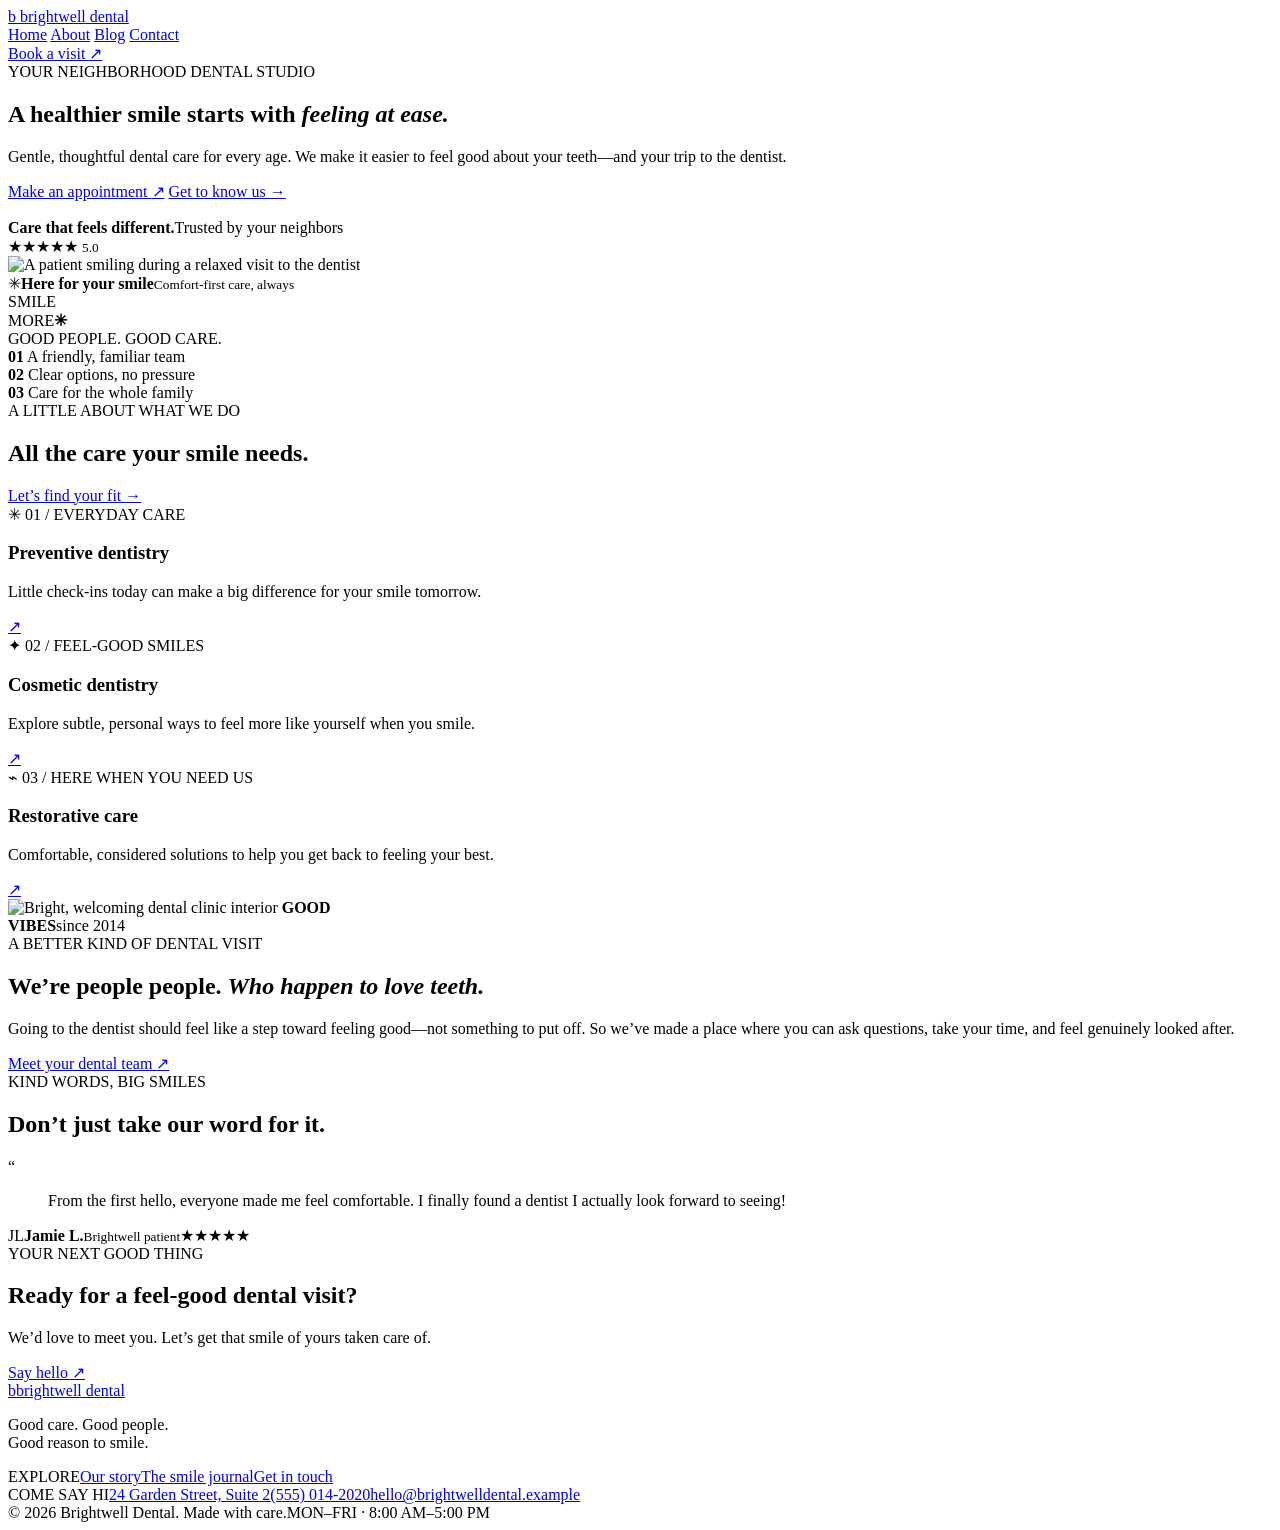
==== index.html @ e9d2e07d "Add files via upload DentalClinic website 1st commit" ====
<!DOCTYPE html>
<html lang="en">
<head>
    <meta charset="UTF-8">
    <meta name="viewport" content="width=device-width, initial-scale=1.0">
    <meta name="description" content="Thoughtful, modern dental care for the whole family at Brightwell Dental. Find your reason to smile.">
    <title>Brightwell Dental | Care that makes you smile</title>
    <link rel="preconnect" href="https://fonts.googleapis.com">
    <link rel="preconnect" href="https://fonts.gstatic.com" crossorigin>
    <link href="https://fonts.googleapis.com/css2?family=DM+Sans:wght@400;500;600;700&family=Manrope:wght@400;500;600;700;800&display=swap" rel="stylesheet">
    <link rel="stylesheet" href="style/clinic.css">
</head>
<body>
    <header class="site-header">
        <div class="container nav-wrap">
            <a class="brand" href="index.html" aria-label="Brightwell Dental home">
                <span class="brand-mark" aria-hidden="true">b</span>
                <span>brightwell<span class="brand-light"> dental</span></span>
            </a>
            <nav class="main-nav" aria-label="Main navigation">
                <a class="active" href="index.html" aria-current="page">Home</a>
                <a href="about.html">About</a>
                <a href="blog.html">Blog</a>
                <a href="contact.html">Contact</a>
            </nav>
            <a class="button button-small nav-cta" href="contact.html">Book a visit <span aria-hidden="true">↗</span></a>
        </div>
    </header>

    <main>
        <section class="hero container">
            <div class="hero-copy">
                <span class="eyebrow"><span class="eyebrow-dot"></span> YOUR NEIGHBORHOOD DENTAL STUDIO</span>
                <h1>A healthier smile starts with <em>feeling at ease.</em></h1>
                <p>Gentle, thoughtful dental care for every age. We make it easier to feel good about your teeth—and your trip to the dentist.</p>
                <div class="hero-actions">
                    <a class="button" href="contact.html">Make an appointment <span aria-hidden="true">↗</span></a>
                    <a class="text-link" href="about.html">Get to know us <span aria-hidden="true">→</span></a>
                </div>
                <div class="hero-proof">
                    <div class="avatar-stack" aria-hidden="true">
                        <img src="https://images.unsplash.com/photo-1534528741775-53994a69daeb?auto=format&amp;fit=crop&amp;w=80&amp;q=80" alt="">
                        <img src="https://images.unsplash.com/photo-1500648767791-00dcc994a43e?auto=format&amp;fit=crop&amp;w=80&amp;q=80" alt="">
                        <img src="https://images.unsplash.com/photo-1531123897727-8f129e1688ce?auto=format&amp;fit=crop&amp;w=80&amp;q=80" alt="">
                    </div>
                    <div><strong>Care that feels different.</strong><span>Trusted by your neighbors</span></div>
                    <span class="rating" aria-label="Rated five out of five stars">★★★★★ <small>5.0</small></span>
                </div>
            </div>
            <div class="hero-visual">
                <img class="hero-image" src="https://images.unsplash.com/photo-1606811971618-4486d14f3f99?auto=format&amp;fit=crop&amp;w=1100&amp;q=85" alt="A patient smiling during a relaxed visit to the dentist">
                <div class="image-label"><span class="label-icon" aria-hidden="true">✳</span><span><strong>Here for your smile</strong><small>Comfort-first care, always</small></span></div>
                <div class="hero-stamp" aria-hidden="true"><span>SMILE<br>MORE</span><b>✳</b></div>
            </div>
        </section>

        <section class="trust-strip">
            <div class="container trust-inner">
                <span>GOOD PEOPLE. GOOD CARE.</span>
                <div><b>01</b> A friendly, familiar team</div>
                <div><b>02</b> Clear options, no pressure</div>
                <div><b>03</b> Care for the whole family</div>
            </div>
        </section>

        <section class="section container">
            <div class="section-heading">
                <div><span class="eyebrow">A LITTLE ABOUT WHAT WE DO</span><h2>All the care your smile needs.</h2></div>
                <a class="text-link" href="contact.html">Let’s find your fit <span aria-hidden="true">→</span></a>
            </div>
            <div class="service-grid">
                <article class="service-card">
                    <span class="service-icon mint" aria-hidden="true">✳</span>
                    <span class="card-number">01 / EVERYDAY CARE</span>
                    <h3>Preventive dentistry</h3>
                    <p>Little check-ins today can make a big difference for your smile tomorrow.</p>
                    <a class="arrow-link" href="contact.html" aria-label="Ask about preventive dentistry">↗</a>
                </article>
                <article class="service-card">
                    <span class="service-icon peach" aria-hidden="true">✦</span>
                    <span class="card-number">02 / FEEL-GOOD SMILES</span>
                    <h3>Cosmetic dentistry</h3>
                    <p>Explore subtle, personal ways to feel more like yourself when you smile.</p>
                    <a class="arrow-link" href="contact.html" aria-label="Ask about cosmetic dentistry">↗</a>
                </article>
                <article class="service-card">
                    <span class="service-icon blue" aria-hidden="true">⌁</span>
                    <span class="card-number">03 / HERE WHEN YOU NEED US</span>
                    <h3>Restorative care</h3>
                    <p>Comfortable, considered solutions to help you get back to feeling your best.</p>
                    <a class="arrow-link" href="contact.html" aria-label="Ask about restorative care">↗</a>
                </article>
            </div>
        </section>

        <section class="home-about">
            <div class="container about-split">
                <div class="about-image-wrap">
                    <img src="https://images.unsplash.com/photo-1629909613654-28e377c37b09?auto=format&amp;fit=crop&amp;w=1000&amp;q=85" alt="Bright, welcoming dental clinic interior">
                    <span class="since-badge"><strong>GOOD<br>VIBES</strong><span>since 2014</span></span>
                </div>
                <div class="about-copy">
                    <span class="eyebrow">A BETTER KIND OF DENTAL VISIT</span>
                    <h2>We’re people people. <em>Who happen to love teeth.</em></h2>
                    <p>Going to the dentist should feel like a step toward feeling good—not something to put off. So we’ve made a place where you can ask questions, take your time, and feel genuinely looked after.</p>
                    <a class="button button-dark" href="about.html">Meet your dental team <span aria-hidden="true">↗</span></a>
                </div>
            </div>
        </section>

        <section class="section container">
            <div class="section-heading">
                <div><span class="eyebrow">KIND WORDS, BIG SMILES</span><h2>Don’t just take our word for it.</h2></div>
            </div>
            <div class="quote-card">
                <span class="quote-mark" aria-hidden="true">“</span>
                <blockquote>From the first hello, everyone made me feel comfortable. I finally found a dentist I actually look forward to seeing!</blockquote>
                <div class="quote-credit"><span class="quote-avatar">JL</span><span><strong>Jamie L.</strong><small>Brightwell patient</small></span><span class="rating">★★★★★</span></div>
            </div>
        </section>

        <section class="bottom-cta">
            <div class="container cta-inner">
                <div><span class="eyebrow">YOUR NEXT GOOD THING</span><h2>Ready for a feel-good dental visit?</h2><p>We’d love to meet you. Let’s get that smile of yours taken care of.</p></div>
                <a class="button button-light" href="contact.html">Say hello <span aria-hidden="true">↗</span></a>
            </div>
        </section>
    </main>

    <footer class="site-footer">
        <div class="container footer-main">
            <div><a class="brand brand-footer" href="index.html"><span class="brand-mark" aria-hidden="true">b</span><span>brightwell<span class="brand-light"> dental</span></span></a><p>Good care. Good people.<br>Good reason to smile.</p></div>
            <div class="footer-links"><span>EXPLORE</span><a href="about.html">Our story</a><a href="blog.html">The smile journal</a><a href="contact.html">Get in touch</a></div>
            <div class="footer-links"><span>COME SAY HI</span><a href="contact.html">24 Garden Street, Suite 2</a><a href="tel:+15550142020">(555) 014-2020</a><a href="mailto:hello@brightwelldental.example">hello@brightwelldental.example</a></div>
        </div>
        <div class="container footer-bottom"><span>© 2026 Brightwell Dental. Made with care.</span><span>MON–FRI · 8:00 AM–5:00 PM</span></div>
    </footer>
</body>
</html>
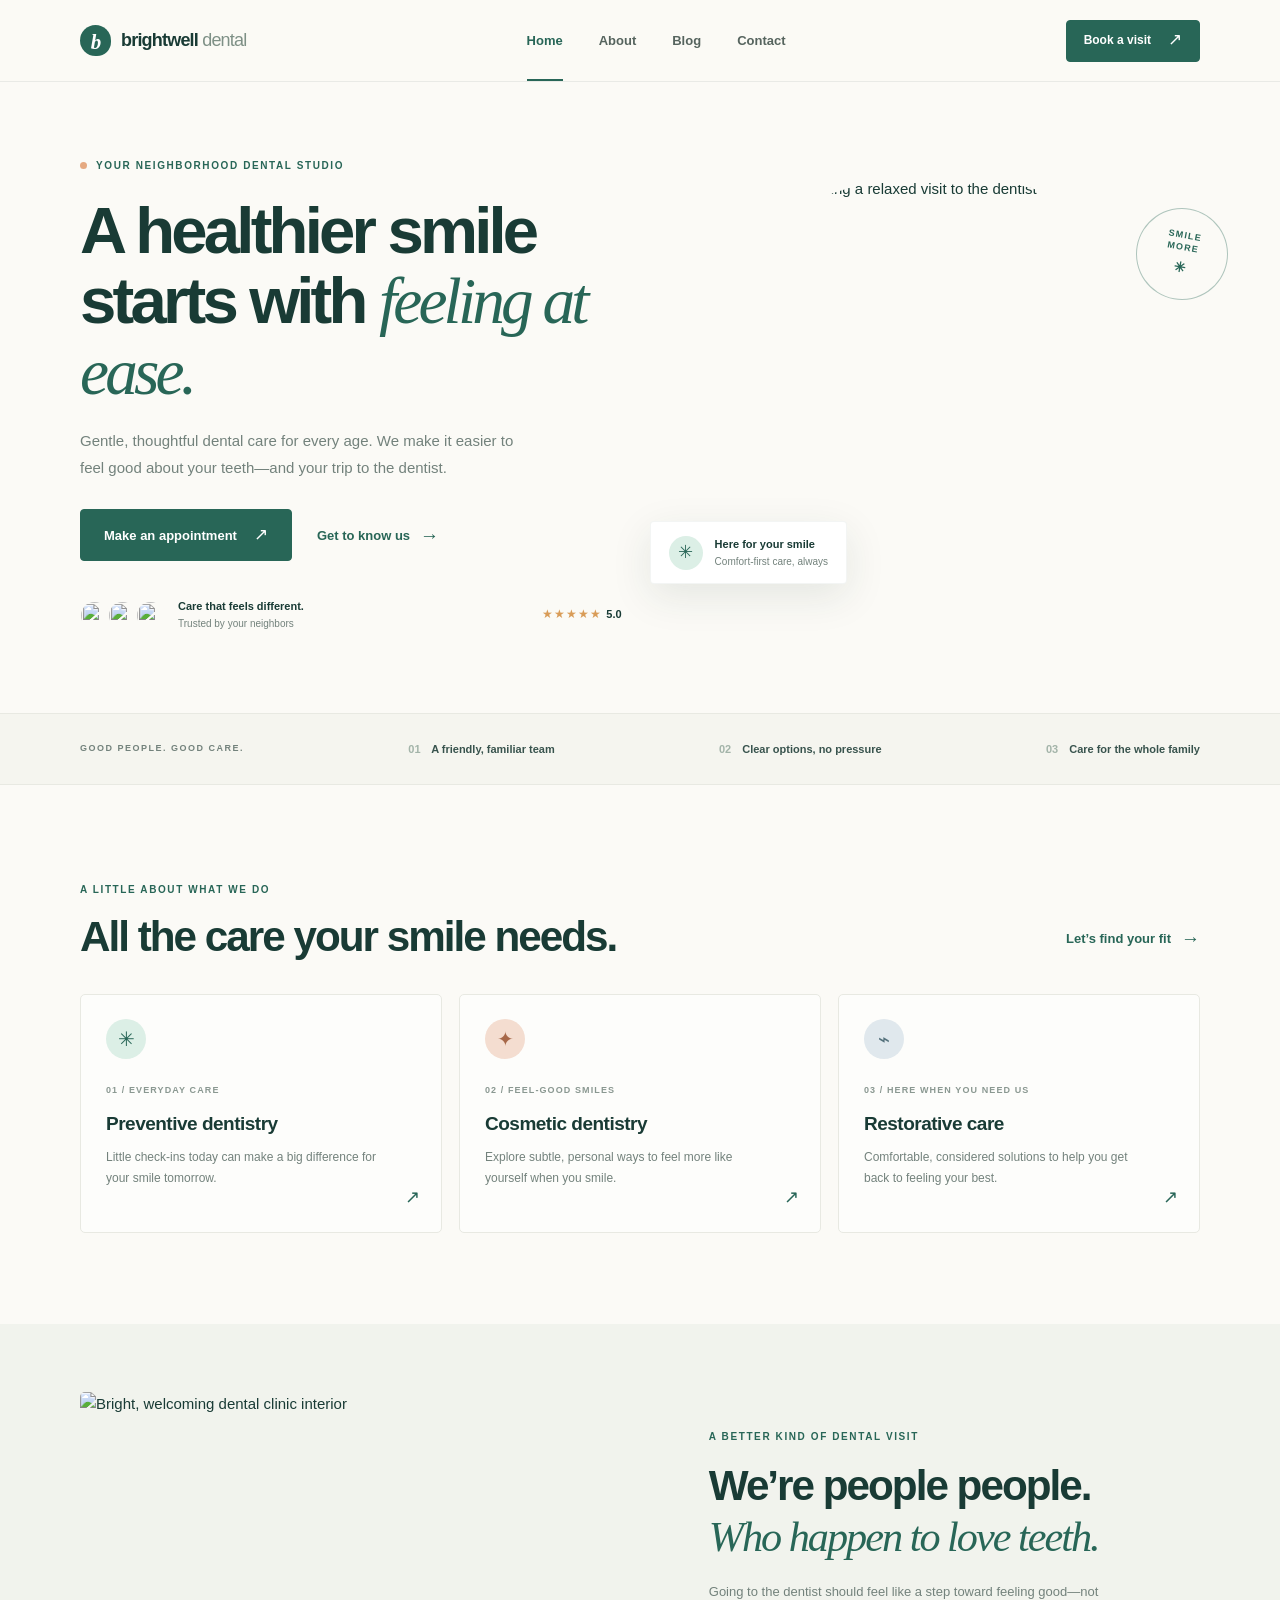
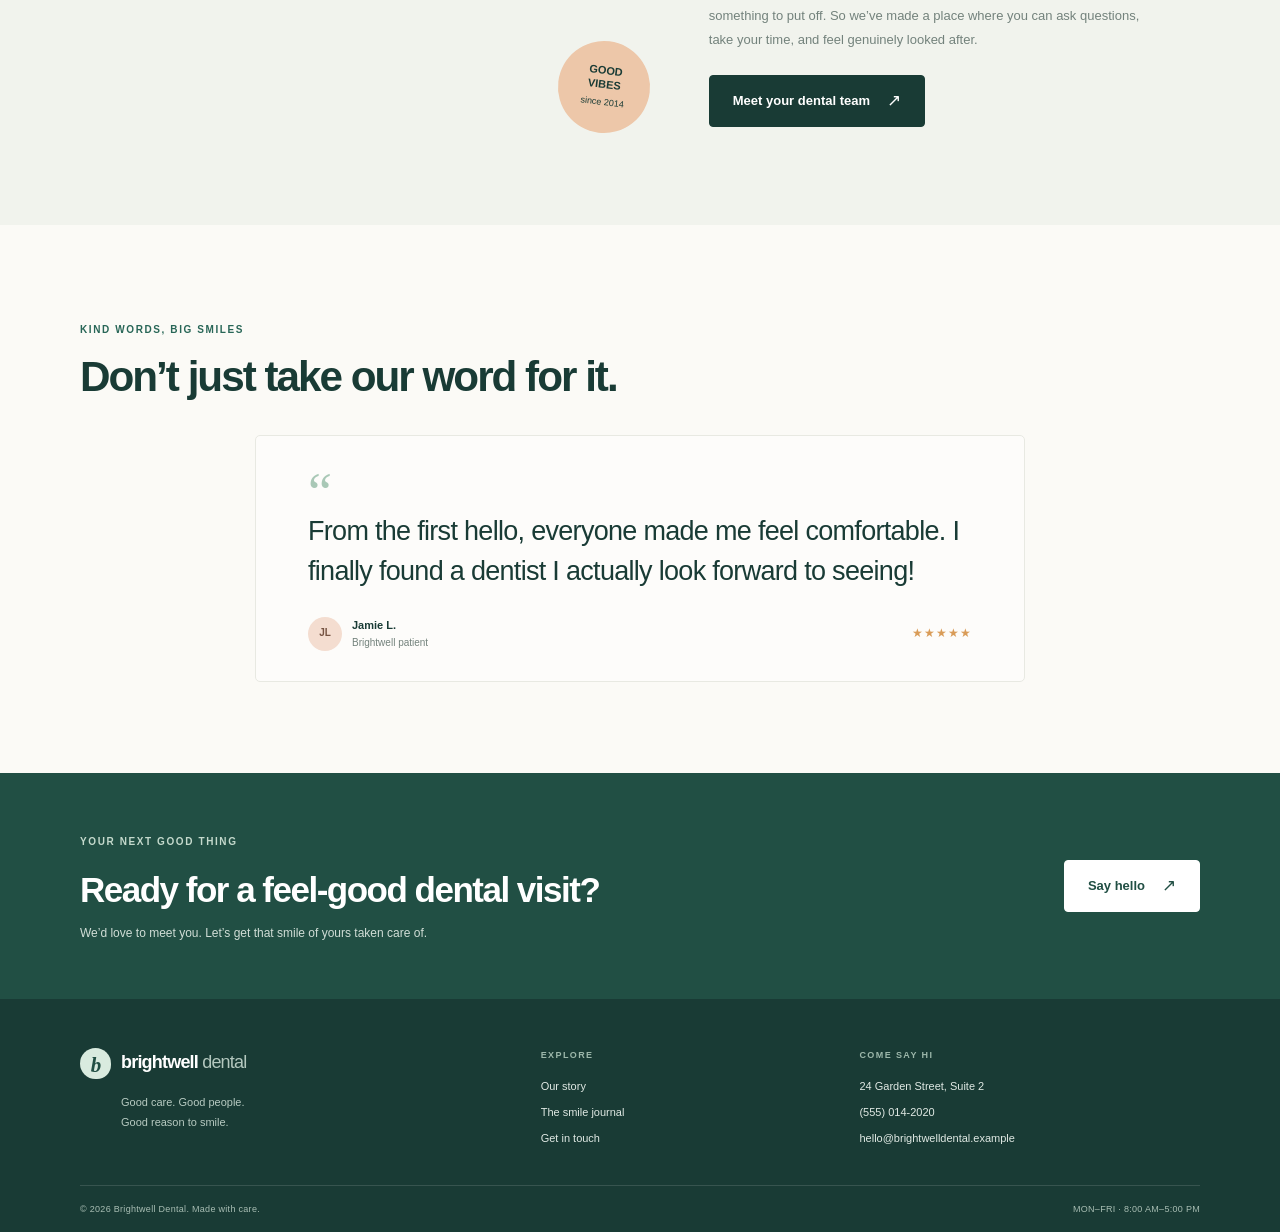
==== commit c4168b1c: "Fix HTML encoding issues in index.html" ====
--- a/index.html
+++ b/index.html
@@ -8,7 +8,7 @@
     <link rel="preconnect" href="https://fonts.googleapis.com">
     <link rel="preconnect" href="https://fonts.gstatic.com" crossorigin>
     <link href="https://fonts.googleapis.com/css2?family=DM+Sans:wght@400;500;600;700&family=Manrope:wght@400;500;600;700;800&display=swap" rel="stylesheet">
-    <link rel="stylesheet" href="style/clinic.css">
+    <link rel="stylesheet" href="clinic.css">
 </head>
 <body>
     <header class="site-header">
--- a/clinic.css
+++ b/clinic.css
@@ -0,0 +1,300 @@
+:root {
+    --ink: #193b35;
+    --ink-soft: #38534d;
+    --muted: #73827c;
+    --paper: #fbfaf6;
+    --white: #fff;
+    --mint: #dcefe6;
+    --green: #286657;
+    --green-dark: #214f44;
+    --peach: #f4ddd0;
+    --line: #e8e9e2;
+    --heading: "Manrope", "Avenir Next", Arial, sans-serif;
+    --body: "DM Sans", "Avenir Next", Arial, sans-serif;
+}
+
+* { box-sizing: border-box; }
+html { scroll-behavior: smooth; }
+body {
+    margin: 0;
+    background: var(--paper);
+    color: var(--ink);
+    font-family: var(--body);
+    font-size: 15px;
+    line-height: 1.65;
+    -webkit-font-smoothing: antialiased;
+}
+img { display: block; max-width: 100%; }
+a { color: inherit; text-decoration: none; }
+button, input, select, textarea { font: inherit; }
+.container { width: min(1120px, calc(100% - 64px)); margin-inline: auto; }
+
+.site-header { height: 82px; border-bottom: 1px solid rgba(25, 59, 53, .08); background: rgba(251, 250, 246, .94); }
+.nav-wrap { height: 100%; display: flex; align-items: center; justify-content: space-between; gap: 28px; }
+.brand { display: inline-flex; align-items: center; gap: 10px; font-family: var(--heading); font-size: 18px; font-weight: 800; letter-spacing: -.8px; white-space: nowrap; }
+.brand-mark { display: grid; width: 31px; height: 31px; place-items: center; border-radius: 50% 50% 45% 50%; background: var(--green); color: var(--white); font-family: Georgia, serif; font-size: 21px; font-style: italic; font-weight: 700; }
+.brand-light { color: #7e9086; font-weight: 500; }
+.main-nav { display: flex; align-items: center; gap: 36px; height: 100%; }
+.main-nav a { position: relative; display: grid; height: 100%; align-items: center; color: #56645e; font-size: 13px; font-weight: 600; transition: color .2s ease; }
+.main-nav a:hover, .main-nav a.active { color: var(--green); }
+.main-nav a.active::after { position: absolute; right: 0; bottom: 0; left: 0; height: 2px; background: var(--green); content: ""; }
+.button { display: inline-flex; min-height: 52px; align-items: center; justify-content: center; gap: 17px; padding: 0 23px; border: 1px solid var(--green); border-radius: 4px; background: var(--green); color: var(--white); font-size: 13px; font-weight: 700; transition: background .2s ease, transform .2s ease; }
+.button:hover { transform: translateY(-2px); background: var(--green-dark); }
+.button span { font-size: 17px; font-weight: 400; }
+.button-small { min-height: 42px; padding-inline: 17px; font-size: 12px; }
+.button-dark { background: var(--ink); border-color: var(--ink); }
+.button-dark:hover { background: #102d27; }
+.button-light { border-color: var(--white); background: var(--white); color: var(--green-dark); }
+.button-light:hover { background: #f2f5ef; }
+.eyebrow { display: inline-flex; align-items: center; gap: 9px; color: var(--green); font-size: 10px; font-weight: 700; letter-spacing: 1.6px; line-height: 1.5; }
+.eyebrow-dot { width: 7px; height: 7px; border-radius: 50%; background: #e5a981; }
+.text-link { display: inline-flex; align-items: center; gap: 10px; color: var(--green); font-size: 13px; font-weight: 700; }
+.text-link span { font-size: 19px; font-weight: 400; transition: transform .2s ease; }
+.text-link:hover span { transform: translateX(4px); }
+
+.hero { display: grid; min-height: 562px; grid-template-columns: 1.02fr .98fr; align-items: center; gap: 58px; padding-top: 48px; padding-bottom: 58px; }
+.hero-copy { padding-block: 22px; }
+h1, h2, h3, p { margin-top: 0; }
+h1, h2, h3 { font-family: var(--heading); }
+h1 { max-width: 570px; margin: 19px 0 20px; font-size: clamp(43px, 5.1vw, 66px); font-weight: 600; letter-spacing: -3.8px; line-height: 1.08; }
+h1 em, h2 em { color: var(--green); font-family: Georgia, "Times New Roman", serif; font-weight: 400; }
+.hero-copy > p { max-width: 445px; margin-bottom: 28px; color: var(--muted); font-size: 15px; line-height: 1.8; }
+.hero-actions { display: flex; align-items: center; gap: 25px; }
+.hero-proof { display: flex; align-items: center; gap: 12px; margin-top: 36px; }
+.avatar-stack { display: flex; padding-left: 2px; }
+.avatar-stack img { width: 31px; height: 31px; margin-left: -3px; border: 2px solid var(--paper); border-radius: 50%; object-fit: cover; }
+.hero-proof > div:nth-child(2) { display: grid; gap: 1px; }
+.hero-proof strong { font-size: 11px; }
+.hero-proof > div:nth-child(2) span { color: var(--muted); font-size: 10px; }
+.rating { margin-left: auto; color: #d99c58; font-size: 12px; letter-spacing: 1px; white-space: nowrap; }
+.rating small { color: var(--ink); font-size: 11px; font-weight: 700; letter-spacing: 0; }
+.hero-visual { position: relative; height: 430px; }
+.hero-image { width: 100%; height: 100%; border-radius: 48% 48% 5px 5px; object-fit: cover; object-position: center 43%; }
+.image-label { position: absolute; bottom: 23px; left: -30px; display: flex; align-items: center; gap: 12px; padding: 13px 18px; border: 1px solid rgba(25, 59, 53, .05); border-radius: 4px; background: var(--white); box-shadow: 0 12px 40px rgba(25, 59, 53, .1); }
+.label-icon { display: grid; width: 34px; height: 34px; place-items: center; border-radius: 50%; background: var(--mint); color: var(--green); font-size: 18px; }
+.image-label > span:last-child { display: grid; gap: 1px; }
+.image-label strong { font-family: var(--heading); font-size: 11px; }
+.image-label small { color: var(--muted); font-size: 10px; }
+.hero-stamp { position: absolute; top: 31px; right: -28px; display: grid; width: 92px; height: 92px; align-content: center; justify-items: center; border: 1px solid rgba(40, 102, 87, .36); border-radius: 50%; background: var(--paper); color: var(--green); text-align: center; transform: rotate(10deg); }
+.hero-stamp span { font-size: 9px; font-weight: 700; letter-spacing: 1.2px; line-height: 1.4; }
+.hero-stamp b { margin-top: 2px; font-size: 14px; }
+.trust-strip { border-block: 1px solid var(--line); background: #f5f5ef; }
+.trust-inner { display: flex; min-height: 70px; align-items: center; justify-content: space-between; gap: 22px; }
+.trust-inner > span { color: var(--muted); font-size: 9px; font-weight: 700; letter-spacing: 1.5px; }
+.trust-inner div { color: var(--ink-soft); font-size: 11px; font-weight: 600; }
+.trust-inner div b { margin-right: 8px; color: #a3b4a9; font-family: var(--heading); font-size: 11px; }
+
+.section { padding-block: 91px; }
+.section-heading { display: flex; align-items: end; justify-content: space-between; gap: 22px; margin-bottom: 32px; }
+.section-heading h2, .about-copy h2, .story-copy h2, .contact-form h2 { margin: 11px 0 0; font-size: clamp(31px, 3.3vw, 43px); font-weight: 600; letter-spacing: -2px; line-height: 1.2; }
+.section-heading .text-link { margin-bottom: 8px; }
+.service-grid { display: grid; grid-template-columns: repeat(3, 1fr); gap: 17px; }
+.service-card { position: relative; min-height: 239px; padding: 24px 25px; border: 1px solid var(--line); border-radius: 5px; background: rgba(255, 255, 255, .46); transition: border-color .2s ease, transform .2s ease; }
+.service-card:hover { transform: translateY(-4px); border-color: #bdd4c7; }
+.service-icon { display: grid; width: 40px; height: 40px; margin-bottom: 17px; place-items: center; border-radius: 50%; font-size: 20px; }
+.mint { background: var(--mint); color: var(--green); }
+.peach { background: var(--peach); color: #a76849; }
+.blue { background: #e0e8ed; color: #54717c; }
+.card-number { color: #8a9891; font-size: 9px; font-weight: 700; letter-spacing: 1.1px; }
+.service-card h3 { margin: 7px 0 8px; font-size: 19px; font-weight: 700; letter-spacing: -.5px; }
+.service-card p { max-width: 280px; margin-bottom: 0; color: var(--muted); font-size: 12px; line-height: 1.7; }
+.arrow-link { position: absolute; right: 21px; bottom: 20px; color: var(--green); font-size: 18px; }
+.home-about { padding-block: 68px; background: #f1f3ed; }
+.about-split { display: grid; grid-template-columns: 1fr .9fr; align-items: center; gap: 83px; }
+.about-image-wrap { position: relative; height: 365px; }
+.about-image-wrap img { width: 100%; height: 100%; border-radius: 5px; object-fit: cover; }
+.since-badge { position: absolute; right: -24px; bottom: 24px; display: grid; width: 92px; height: 92px; align-content: center; justify-items: center; border-radius: 50%; background: #edc7a9; color: var(--ink); text-align: center; transform: rotate(7deg); }
+.since-badge strong { font-family: var(--heading); font-size: 11px; line-height: 1.2; }
+.since-badge span { margin-top: 4px; font-size: 9px; }
+.about-copy h2 { max-width: 440px; margin-block: 14px 17px; }
+.about-copy > p { max-width: 440px; margin-bottom: 23px; color: var(--muted); font-size: 13px; line-height: 1.85; }
+.quote-card { max-width: 770px; margin-inline: auto; padding: 30px 52px; border: 1px solid var(--line); border-radius: 5px; background: rgba(255, 255, 255, .54); }
+.quote-mark { display: block; height: 38px; color: #a9c8b6; font-family: Georgia, serif; font-size: 54px; line-height: 1; }
+.quote-card blockquote { margin: 7px 0 24px; font-family: var(--heading); font-size: clamp(19px, 2.3vw, 27px); font-weight: 500; letter-spacing: -.7px; line-height: 1.5; }
+.quote-credit { display: flex; align-items: center; gap: 10px; }
+.quote-avatar { display: grid; width: 34px; height: 34px; place-items: center; border-radius: 50%; background: var(--peach); color: #765342; font-size: 10px; font-weight: 700; }
+.quote-credit > span:nth-child(2) { display: grid; gap: 1px; }
+.quote-credit strong { font-size: 11px; }
+.quote-credit small { color: var(--muted); font-size: 10px; }
+.quote-credit .rating { margin-left: auto; }
+.bottom-cta { padding-block: 55px; background: var(--green-dark); color: var(--white); }
+.cta-inner { display: flex; align-items: center; justify-content: space-between; gap: 28px; }
+.cta-inner .eyebrow { color: #c4d9cc; }
+.cta-inner h2 { margin: 8px 0 5px; font-size: clamp(25px, 3vw, 35px); font-weight: 600; letter-spacing: -1.5px; }
+.cta-inner p { margin-bottom: 0; color: #d1ded7; font-size: 12px; }
+.site-footer { padding-top: 49px; background: #193b35; color: var(--white); }
+.footer-main { display: grid; grid-template-columns: 1.5fr 1fr 1.2fr; gap: 35px; padding-bottom: 38px; }
+.brand-footer { color: var(--white); }
+.brand-footer .brand-mark { background: #d9ebdf; color: var(--green-dark); }
+.brand-footer .brand-light { color: #b4c8bf; }
+.footer-main > div:first-child p { margin: 14px 0 0 41px; color: #b8cbc2; font-size: 11px; line-height: 1.8; }
+.footer-links { display: grid; align-content: start; gap: 8px; }
+.footer-links > span { margin-bottom: 6px; color: #9cb7aa; font-size: 9px; font-weight: 700; letter-spacing: 1.4px; }
+.footer-links a { width: fit-content; color: #e0e9e4; font-size: 11px; }
+.footer-links a:hover { color: #a9d0bd; }
+.footer-bottom { display: flex; min-height: 47px; align-items: center; justify-content: space-between; gap: 15px; border-top: 1px solid rgba(255, 255, 255, .13); color: #a9beb4; font-size: 9px; letter-spacing: .3px; }
+
+.page-hero { padding-top: 66px; }
+.page-hero h1, .blog-heading h1, .contact-intro h1 { max-width: 770px; margin-top: 14px; font-size: clamp(43px, 5.5vw, 67px); }
+.page-hero > p, .blog-heading > p { max-width: 585px; margin-bottom: 29px; color: var(--muted); font-size: 14px; line-height: 1.8; }
+.page-hero-image { position: relative; height: 350px; overflow: hidden; border-radius: 5px; }
+.page-hero-image img { width: 100%; height: 100%; object-fit: cover; object-position: center 48%; }
+.image-caption { position: absolute; right: 15px; bottom: 15px; padding: 10px 14px; border-radius: 3px; background: var(--white); color: var(--ink); font-size: 10px; }
+.about-story { display: grid; grid-template-columns: .7fr 1.3fr; gap: 60px; }
+.story-label { display: flex; align-items: center; gap: 14px; padding-top: 9px; }
+.story-line { width: 42px; height: 1px; background: #afc5b8; }
+.story-year { color: var(--muted); font-size: 9px; font-weight: 700; letter-spacing: 1px; }
+.story-copy h2 { max-width: 640px; margin-bottom: 19px; font-size: clamp(31px, 4vw, 46px); font-weight: 600; letter-spacing: -2px; line-height: 1.25; }
+.story-copy p { max-width: 620px; margin-bottom: 13px; color: var(--muted); font-size: 13px; line-height: 1.85; }
+.story-copy .text-link { margin-top: 8px; }
+.values-section { padding-block: 71px; background: #f1f3ed; }
+.values-section .section-heading { margin-bottom: 25px; }
+.values-section .section-heading h2 { font-size: 36px; }
+.value-grid { display: grid; grid-template-columns: repeat(3, 1fr); gap: 35px; }
+.value-card { padding-top: 18px; border-top: 1px solid #d9e0d8; }
+.value-card > span { color: #a3b6a8; font-family: var(--heading); font-size: 11px; font-weight: 700; }
+.value-card h3 { margin: 13px 0 7px; font-size: 18px; letter-spacing: -.4px; }
+.value-card p { max-width: 290px; margin-bottom: 0; color: var(--muted); font-size: 12px; line-height: 1.8; }
+.team-section { padding-bottom: 75px; }
+.team-grid { display: grid; grid-template-columns: repeat(3, 1fr); gap: 19px; }
+.team-card { overflow: hidden; border: 1px solid var(--line); border-radius: 5px; background: rgba(255, 255, 255, .55); }
+.team-card img { width: 100%; height: 240px; object-fit: cover; object-position: center 35%; }
+.team-card > div { padding: 16px 17px 17px; }
+.team-card h3 { margin-bottom: 4px; font-size: 16px; }
+.team-card p { margin-bottom: 0; color: var(--muted); font-size: 10px; }
+.team-note { margin: 19px 0 0; color: var(--muted); font-size: 11px; text-align: center; }
+
+.contact-intro { position: relative; padding-top: 72px; padding-bottom: 39px; }
+.contact-intro > div { max-width: 680px; }
+.contact-intro h1 { margin-bottom: 15px; }
+.contact-intro p { max-width: 540px; margin-bottom: 0; color: var(--muted); font-size: 14px; line-height: 1.8; }
+.contact-sparkle { position: absolute; top: 86px; right: 100px; color: #e7c6ae; font-size: 61px; }
+.contact-layout { display: grid; grid-template-columns: .85fr 1.15fr; gap: 73px; padding-top: 15px; padding-bottom: 83px; }
+.contact-details { padding-top: 15px; }
+.contact-detail { display: flex; gap: 17px; padding-block: 20px; border-bottom: 1px solid var(--line); }
+.detail-icon { display: grid; width: 38px; height: 38px; flex: 0 0 38px; place-items: center; border-radius: 50%; background: var(--mint); color: var(--green); font-size: 17px; }
+.contact-detail h2 { margin: 1px 0 5px; font-family: var(--heading); font-size: 15px; }
+.contact-detail p { margin-bottom: 3px; color: var(--muted); font-size: 12px; line-height: 1.8; }
+.contact-detail a { color: var(--green); }
+.contact-detail a:hover { text-decoration: underline; }
+.contact-detail small { color: #89958f; font-size: 10px; }
+.contact-note { display: flex; gap: 11px; margin-top: 18px; padding: 14px; border-radius: 4px; background: #f1f3ed; }
+.contact-note > span { color: #d19a70; font-size: 16px; }
+.contact-note p { margin: 0; color: var(--ink-soft); font-size: 10px; line-height: 1.7; }
+.contact-form { padding: 30px; border: 1px solid var(--line); border-radius: 5px; background: rgba(255, 255, 255, .55); }
+.contact-form h2 { margin-top: 7px; font-size: 29px; }
+.form-intro { margin: 6px 0 22px; color: var(--muted); font-size: 11px; }
+.contact-form label { display: grid; gap: 7px; margin-bottom: 15px; color: var(--ink-soft); font-size: 10px; font-weight: 700; }
+.form-row { display: grid; grid-template-columns: 1fr 1fr; gap: 13px; }
+.contact-form input, .contact-form select, .contact-form textarea { width: 100%; min-height: 43px; padding: 10px 12px; border: 1px solid #e0e5df; border-radius: 3px; outline: none; background: #fff; color: var(--ink); font-size: 11px; font-weight: 400; }
+.contact-form textarea { min-height: 100px; resize: vertical; }
+.contact-form input::placeholder, .contact-form textarea::placeholder { color: #a1aaa4; }
+.contact-form input:focus, .contact-form select:focus, .contact-form textarea:focus { border-color: #82a997; box-shadow: 0 0 0 3px rgba(40, 102, 87, .09); }
+.contact-form .button { min-height: 45px; margin-top: 3px; cursor: pointer; }
+.form-disclaimer { margin: 12px 0 0; color: #89958f; font-size: 9px; line-height: 1.6; }
+.contact-footer { padding-top: 42px; }
+
+.blog-heading { padding-top: 72px; padding-bottom: 26px; }
+.blog-heading h1 { margin-bottom: 14px; }
+.blog-heading > p { margin-bottom: 0; }
+.blog-content { padding-bottom: 77px; }
+.featured-post { display: grid; grid-template-columns: 1.1fr .9fr; align-items: center; gap: 49px; padding-block: 13px 45px; border-bottom: 1px solid var(--line); }
+.featured-image { position: relative; height: 340px; overflow: hidden; border-radius: 5px; }
+.featured-image img, .blog-card-image img { width: 100%; height: 100%; object-fit: cover; transition: transform .4s ease; }
+.featured-image:hover img, .blog-card-image:hover img { transform: scale(1.035); }
+.featured-image > span, .blog-card-image > span { position: absolute; top: 14px; left: 14px; padding: 7px 10px; border-radius: 2px; background: var(--white); color: var(--green); font-size: 8px; font-weight: 700; letter-spacing: 1px; }
+.post-meta { color: #8b9991; font-size: 9px; font-weight: 700; letter-spacing: 1px; }
+.post-meta i { margin-inline: 5px; color: #d6a880; font-style: normal; }
+.featured-copy h2 { margin: 12px 0; font-size: clamp(25px, 3vw, 34px); font-weight: 600; letter-spacing: -1.4px; line-height: 1.25; }
+.featured-copy > p { margin-bottom: 18px; color: var(--muted); font-size: 12px; line-height: 1.8; }
+.blog-list-heading { display: flex; align-items: center; justify-content: space-between; gap: 20px; padding-block: 31px 21px; }
+.blog-list-heading h2 { margin: 0; font-size: 22px; letter-spacing: -.8px; }
+.blog-list-heading > span { color: var(--muted); font-size: 9px; font-weight: 700; letter-spacing: 1.2px; }
+.blog-grid { display: grid; grid-template-columns: repeat(3, 1fr); gap: 19px; }
+.blog-card { overflow: hidden; border: 1px solid var(--line); border-radius: 5px; background: rgba(255, 255, 255, .48); }
+.blog-card-image { position: relative; display: block; height: 190px; overflow: hidden; }
+.blog-card-copy { padding: 18px 17px 20px; }
+.blog-card-copy h3 { margin: 9px 0 8px; font-size: 17px; font-weight: 700; letter-spacing: -.6px; line-height: 1.35; }
+.blog-card-copy > p { min-height: 61px; margin-bottom: 11px; color: var(--muted); font-size: 11px; line-height: 1.8; }
+.blog-card-copy .text-link { font-size: 11px; }
+.blog-card-copy .text-link span { font-size: 16px; }
+
+@media (max-width: 850px) {
+    .container { width: min(100% - 44px, 700px); }
+    .main-nav { gap: 20px; }
+    .hero { min-height: auto; gap: 28px; }
+    .hero-visual { height: 370px; }
+    .hero-proof { flex-wrap: wrap; }
+    .trust-inner { flex-wrap: wrap; justify-content: center; padding-block: 16px; }
+    .trust-inner > span { width: 100%; text-align: center; }
+    .about-split { gap: 42px; }
+    .about-story { gap: 34px; }
+    .contact-layout { gap: 35px; }
+    .featured-post { gap: 30px; }
+}
+@media (max-width: 620px) {
+    .container { width: calc(100% - 36px); }
+    .site-header { height: auto; }
+    .nav-wrap { min-height: 72px; flex-wrap: wrap; gap: 0 10px; padding-block: 13px 0; }
+    .brand { font-size: 16px; }
+    .brand-mark { width: 28px; height: 28px; font-size: 19px; }
+    .nav-cta { min-height: 36px; padding-inline: 12px; font-size: 10px; }
+    .main-nav { order: 3; width: 100%; height: 44px; justify-content: space-between; gap: 12px; }
+    .main-nav a { font-size: 11px; }
+    .hero { grid-template-columns: 1fr; gap: 27px; padding-top: 44px; padding-bottom: 41px; }
+    h1 { font-size: clamp(44px, 12vw, 60px); letter-spacing: -2.8px; }
+    .hero-copy > p { font-size: 13px; }
+    .hero-actions { flex-wrap: wrap; gap: 18px; }
+    .hero-proof { gap: 8px; margin-top: 27px; }
+    .hero-proof .rating { margin-left: auto; }
+    .hero-visual { height: 340px; margin-inline: 13px; }
+    .hero-stamp { right: -20px; width: 75px; height: 75px; }
+    .image-label { left: -11px; padding: 10px 12px; }
+    .trust-inner { justify-content: flex-start; gap: 9px 16px; }
+    .trust-inner > span { text-align: left; }
+    .trust-inner div { width: calc(50% - 8px); font-size: 10px; }
+    .trust-inner div:last-child { width: 100%; }
+    .section { padding-block: 64px; }
+    .section-heading { align-items: start; flex-direction: column; margin-bottom: 24px; }
+    .section-heading h2, .about-copy h2 { font-size: 34px; letter-spacing: -1.6px; }
+    .service-grid, .value-grid, .team-grid, .blog-grid { grid-template-columns: 1fr; }
+    .service-card { min-height: 220px; }
+    .home-about { padding-block: 48px; }
+    .about-split { grid-template-columns: 1fr; gap: 36px; }
+    .about-image-wrap { height: 285px; margin-right: 12px; }
+    .since-badge { right: -15px; width: 78px; height: 78px; }
+    .about-copy > p { font-size: 12px; }
+    .quote-card { padding: 24px 22px; }
+    .quote-card blockquote { font-size: 20px; }
+    .cta-inner { align-items: flex-start; flex-direction: column; }
+    .bottom-cta { padding-block: 42px; }
+    .footer-main { grid-template-columns: 1fr 1fr; gap: 28px 15px; }
+    .footer-main > div:first-child { grid-column: 1 / -1; }
+    .footer-bottom { align-items: flex-start; flex-direction: column; justify-content: center; gap: 4px; padding-block: 11px; }
+    .page-hero { padding-top: 49px; }
+    .page-hero h1, .blog-heading h1, .contact-intro h1 { font-size: clamp(43px, 12vw, 58px); letter-spacing: -2.8px; }
+    .page-hero-image { height: 245px; }
+    .about-story { grid-template-columns: 1fr; gap: 21px; }
+    .story-label { padding-top: 0; }
+    .values-section { padding-block: 54px; }
+    .values-section .section-heading h2 { font-size: 32px; }
+    .value-grid { gap: 19px; }
+    .value-card p { max-width: none; }
+    .team-card img { height: 280px; }
+    .contact-intro { padding-top: 50px; padding-bottom: 24px; }
+    .contact-sparkle { top: 43px; right: 10px; font-size: 35px; }
+    .contact-layout { grid-template-columns: 1fr; gap: 29px; padding-bottom: 58px; }
+    .contact-details { padding-top: 0; }
+    .contact-form { padding: 22px 17px; }
+    .form-row { grid-template-columns: 1fr; gap: 0; }
+    .blog-heading { padding-top: 49px; }
+    .featured-post { grid-template-columns: 1fr; gap: 21px; padding-bottom: 32px; }
+    .featured-image { height: 235px; }
+    .blog-list-heading { align-items: flex-start; flex-direction: column; gap: 6px; }
+    .blog-card-image { height: 220px; }
+    .blog-card-copy > p { min-height: 0; }
+}
+
+@media (prefers-reduced-motion: reduce) {
+    *, *::before, *::after { scroll-behavior: auto !important; transition-duration: .01ms !important; }
+}
